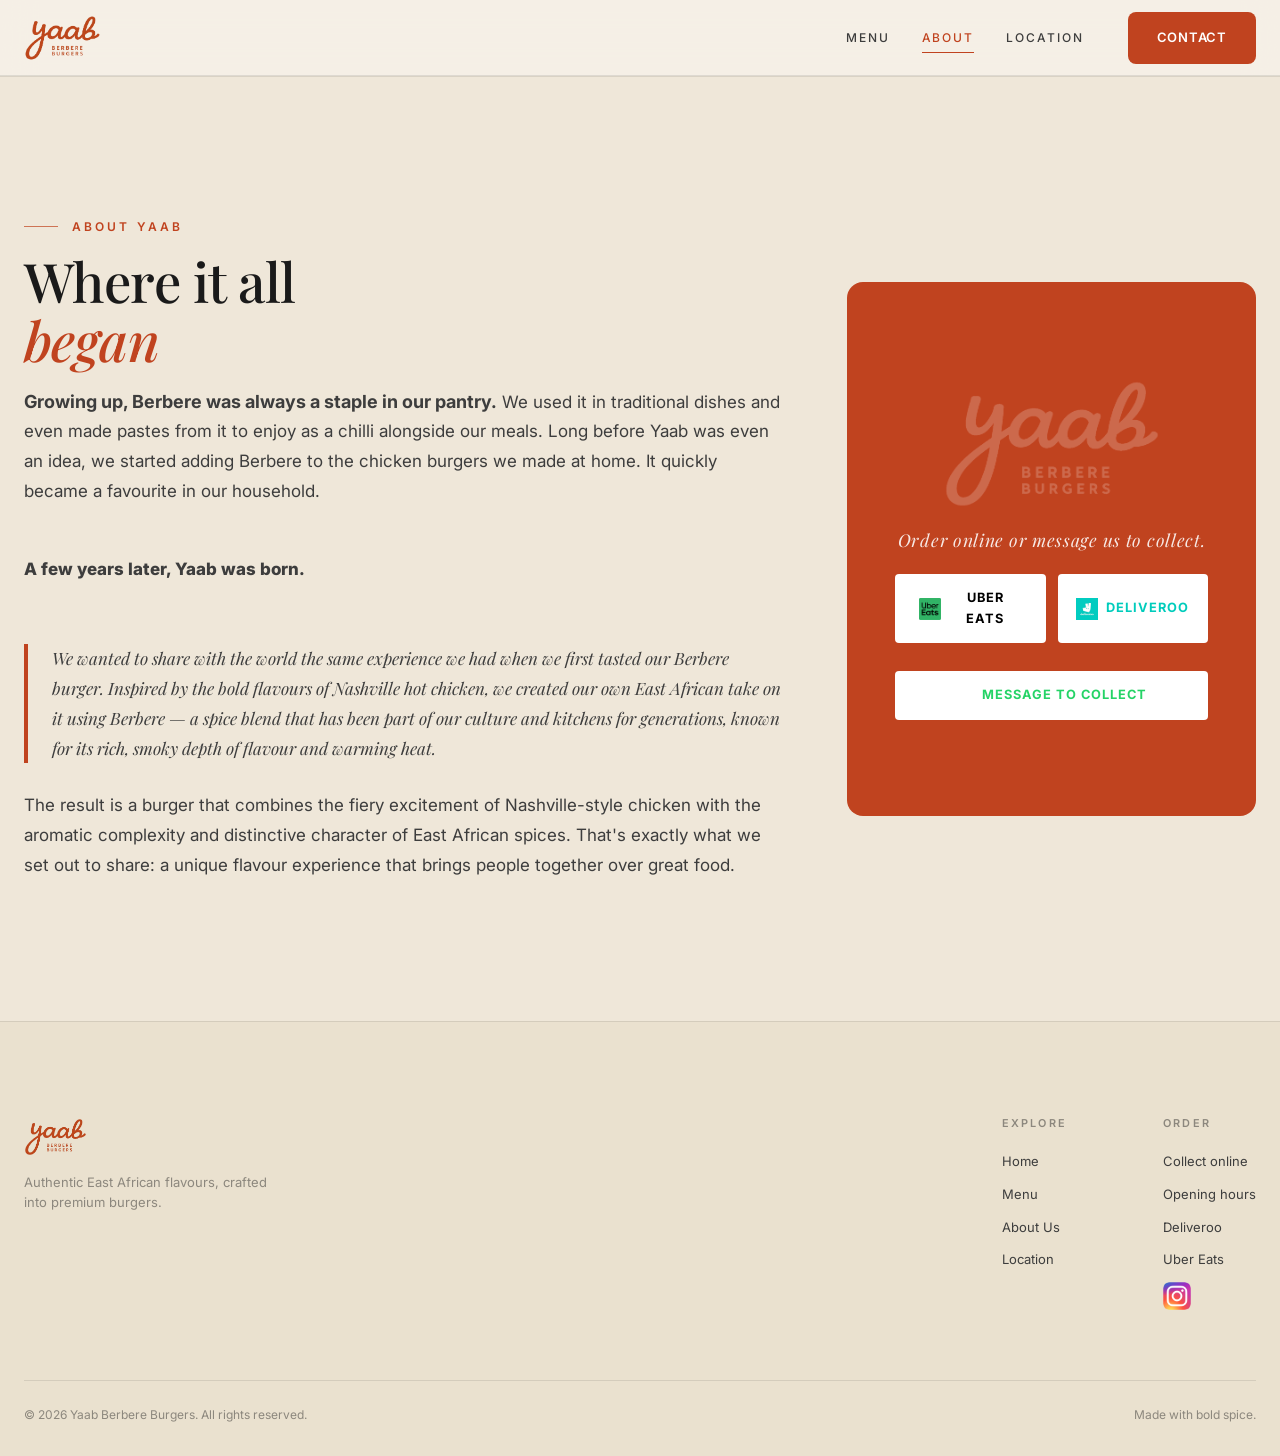
==== About Us.html @ 72e23ee8 "Add files via upload" ====
<!DOCTYPE html>
<html lang="en" class="subpage">
<head>
<meta charset="UTF-8" />
<meta name="viewport" content="width=device-width, initial-scale=1.0" />
<title>About Us — Yaab Berbere Burgers</title>
<link rel="preconnect" href="https://fonts.googleapis.com" />
<link rel="preconnect" href="https://fonts.gstatic.com" crossorigin />
<link href="https://fonts.googleapis.com/css2?family=Playfair+Display:ital,wght@0,500;0,600;0,700;0,800;0,900;1,500;1,600;1,700&family=Inter:wght@400;500;600;700;800;900&display=swap" rel="stylesheet" />
<link rel="stylesheet" href="assets/yaab.css" />
</head>
<body>

<!-- ===================== NAV ===================== -->
<header class="nav solid" id="nav">
  <div class="container">
    <a class="nav-brand" href="Yaab Berbere Burgers.html" aria-label="Yaab — home">
      <img src="assets/logo-full.png" alt="Yaab" />
    </a>
    <nav class="nav-links right">
      <a class="nav-link" href="Menu.html">Menu</a>
      <a class="nav-link active" href="About Us.html">About</a>
      <a class="nav-link" href="Location.html">Location</a>
      <a class="btn btn-primary nav-cta" href="Location.html">Contact</a>
    </nav>
    <button class="hamburger" id="hamburger" aria-label="Open menu">
      <span></span><span></span><span></span>
    </button>
  </div>
</header>

<!-- ===================== MOBILE MENU ===================== -->
<div class="mobile-menu" id="mobileMenu">
  <button class="close" id="closeMenu" aria-label="Close menu">&times;</button>
  <img class="mm-logo" src="assets/logo-full.png" alt="Yaab" />
  <a href="Yaab Berbere Burgers.html" data-mm>Home</a>
  <a href="Menu.html" data-mm>Menu</a>
  <a href="About Us.html" data-mm>About</a>
  <a href="Location.html" data-mm>Location</a>
  <a href="Location.html" data-mm>Contact</a>
</div>

<main>
<!-- ===================== ABOUT ===================== -->
<section class="section about" id="about" data-screen-label="About">
  <div class="container">
    <div class="about-grid">
      <div class="about-copy">
        <span class="eyebrow reveal">About Yaab</span>
        <h2 class="section-title reveal" data-delay="1">Where it all<br /><em>began</em></h2>
        <p class="reveal" data-delay="2"><strong style="font-weight:700;font-size:18px;">Growing up, Berbere was always a staple in our pantry.</strong> We used it in traditional dishes and even made pastes from it to enjoy as a chilli alongside our meals. Long before Yaab was even an idea, we started adding Berbere to the chicken burgers we made at home. It quickly became a favourite in our household.</p>
        <p class="about-born reveal" data-delay="2">A few years later, Yaab was born.</p>
        <p class="about-quote reveal" data-delay="3">We wanted to share with the world the same experience we had when we first tasted our Berbere burger. Inspired by the bold flavours of Nashville hot chicken, we created our own East African take on it using Berbere — a spice blend that has been part of our culture and kitchens for generations, known for its rich, smoky depth of flavour and warming heat.</p>
        <p class="reveal" data-delay="3">The result is a burger that combines the fiery excitement of Nashville-style chicken with the aromatic complexity and distinctive character of East African spices. That's exactly what we set out to share: a unique flavour experience that brings people together over great food.</p>
      </div>
      <div class="about-media reveal" data-delay="2">
        <div class="about-logo-block">
          <img src="assets/logo-full.png" alt="Yaab Berbere Burgers" style="filter:brightness(0) invert(1); opacity:0.2; pointer-events:none;" />
          <p class="about-cta-text">Order online or message us to collect.</p>
          <div class="about-cta-row">
            <a href="https://www.ubereats.com/gb/store/yaab/mxTNR-ZLSOeLQuIZtESKdQ?diningMode=PICKUP" target="_blank" rel="noopener" class="about-cta-btn about-cta-ue">
              <img src="assets/logo-ubereats.png" alt="Uber Eats" style="width:22px;height:22px;object-fit:contain;flex-shrink:0;" />
              Uber Eats
            </a>
            <a href="https://deliveroo.co.uk/menu/bristol/eastville/yaab-burgers-5-7-clay-hill/?utm_medium=affiliate&amp;utm_source=google_maps_link&amp;fulfillment_type=COLLECTION" target="_blank" rel="noopener" class="about-cta-btn about-cta-dr">
              <img src="assets/logo-deliveroo.png" alt="Deliveroo" style="width:22px;height:22px;object-fit:contain;flex-shrink:0;" />
              Deliveroo
            </a>
          </div>
          <a href="https://wa.me/447934920616" target="_blank" rel="noopener" class="about-cta-btn about-cta-wa">
            <svg xmlns="http://www.w3.org/2000/svg" width="18" height="18" viewBox="0 0 24 24" fill="white" style="flex-shrink:0;"><path d="M17.472 14.382c-.297-.149-1.758-.867-2.03-.967-.273-.099-.471-.148-.67.15-.197.297-.767.966-.94 1.164-.173.199-.347.223-.644.075-.297-.15-1.255-.463-2.39-1.475-.883-.788-1.48-1.761-1.653-2.059-.173-.297-.018-.458.13-.606.134-.133.298-.347.446-.52.149-.174.198-.298.298-.497.099-.198.05-.371-.025-.52-.075-.149-.669-1.612-.916-2.207-.242-.579-.487-.5-.669-.51-.173-.008-.371-.01-.57-.01-.198 0-.52.074-.792.372-.272.297-1.04 1.016-1.04 2.479 0 1.462 1.065 2.875 1.213 3.074.149.198 2.096 3.2 5.077 4.487.709.306 1.262.489 1.694.625.712.227 1.36.195 1.871.118.571-.085 1.758-.719 2.006-1.413.248-.694.248-1.289.173-1.413-.074-.124-.272-.198-.57-.347m-5.421 7.403h-.004a9.87 9.87 0 01-5.031-1.378l-.361-.214-3.741.982.998-3.648-.235-.374a9.86 9.86 0 01-1.51-5.26c.001-5.45 4.436-9.884 9.888-9.884 2.64 0 5.122 1.03 6.988 2.898a9.825 9.825 0 012.893 6.994c-.003 5.45-4.437 9.884-9.885 9.884m8.413-18.297A11.815 11.815 0 0012.05 0C5.495 0 .16 5.335.157 11.892c0 2.096.547 4.142 1.588 5.945L.057 24l6.305-1.654a11.882 11.882 0 005.683 1.448h.005c6.554 0 11.89-5.335 11.893-11.893a11.821 11.821 0 00-3.48-8.413z"/></svg>
            Message to Collect
          </a>
        </div>
      </div>
    </div>
  </div>
</section>
</main>

<!-- ===================== FOOTER ===================== -->
<footer class="footer">
  <div class="container">
    <div class="footer-grid">
      <div class="footer-brand">
        <img src="assets/logo-full.png" alt="Yaab Berbere Burgers" />
        <p>Authentic East African flavours, crafted into premium burgers.</p>
      </div>
      <div class="footer-cols">
        <div class="footer-col">
          <h4>Explore</h4>
          <a href="Yaab Berbere Burgers.html">Home</a>
          <a href="Menu.html">Menu</a>
          <a href="About Us.html">About Us</a>
          <a href="Location.html">Location</a>
        </div>
        <div class="footer-col">
          <h4>Order</h4>
          <a href="Location.html">Collect online</a>
          <a href="Location.html">Opening hours</a>
          <a href="https://deliveroo.co.uk/menu/bristol/eastville/yaab-burgers-5-7-clay-hill/?utm_medium=affiliate&utm_source=google_maps_link&fulfillment_type=COLLECTION" target="_blank" rel="noopener">Deliveroo</a>
          <a href="https://www.ubereats.com/gb/store/yaab/mxTNR-ZLSOeLQuIZtESKdQ?diningMode=PICKUP&utm_campaign=CM2508147-search-free-nonbrand-google-pas_e_all_acq_Global&utm_medium=search-free-nonbrand&utm_source=google-pas&rwg_token=AFd1xnEwoutUZZnMzosKryodHKRWGEbKUu2Q6-X7ZblSontkWGeiuDJ2eMSc9OHqrimuxCoRDZGGLZZ1-SNweoCGPaZzyYLULw%3D%3D" target="_blank" rel="noopener">Uber Eats</a>
          <a href="https://www.instagram.com/yaabburgers/" target="_blank" rel="noopener"><img src="assets/logo-instagram.png" alt="Instagram — @yaabburgers" style="width:28px;height:28px;object-fit:contain;vertical-align:middle;border-radius:6px;" /></a>
        </div>
      </div>
    </div>
    <div class="footer-bottom">
      <span>© 2026 Yaab Berbere Burgers. All rights reserved.</span>
      <span>Made with bold spice.</span>
    </div>
  </div>
</footer>

<script src="assets/yaab.js"></script>
</body>
</html>
---- assets/yaab.css ----
/* =========================================================
   YAAB BERBERE BURGERS — premium one-page site
   Type + spacing from Roon's Design System;
   palette overridden to the Yaab brand.
   ========================================================= */
:root{
  /* Brand palette */
  --orange:        #C0431F;
  --orange-bright: #DA5630;
  --orange-deep:   #9C3216;
  --cream:         #F5EFE6;
  /* Surfaces — cream theme (token names kept for stability) */
  --charcoal:      #F5EFE6;
  --charcoal-2:    #EFE7D9;
  --charcoal-3:    #EAE1CF;
  --card:          #FCF8F0;
  --card-hi:       #FFFFFF;
  --white:         #FFFFFF;

  --txt:        #1A1A1A;
  --txt-soft:   #3d3d3d;
  --txt-faint:  rgba(26,26,26,0.45);
  --line:       rgba(26,26,26,0.18);
  --line-soft:  rgba(26,26,26,0.10);

  /* Type */
  --font-display:'Playfair Display', Georgia, serif;
  --font-body:   'Inter', system-ui, sans-serif;

  --t-xs:  0.75rem;
  --t-sm:  0.8125rem;
  --t-base:1rem;
  --t-md:  1.0625rem;
  --t-lg:  clamp(1.15rem, 1.4vw, 1.35rem);
  --t-xl:  clamp(1.6rem, 3vw, 2.1rem);
  --t-2xl: clamp(2.2rem, 5vw, 3.4rem);
  --t-3xl: clamp(2.8rem, 7.5vw, 5.6rem);
  --t-4xl: clamp(3.4rem, 11vw, 8rem);

  --caps: 0.26em;

  /* Spacing rhythm */
  --s2: 8px;  --s3:12px; --s4:16px; --s5:24px;
  --s6: 32px; --s7:48px; --s8:64px; --s9:96px; --s10:140px;

  --nav-h: 76px;
  --container: min(1240px, calc(100vw - 48px));
  --radius: 14px;
  --radius-sm: 8px;

  --ease: cubic-bezier(0.22, 0.68, 0.18, 1);
  --dur: 480ms;

  --shadow: 0 18px 44px rgba(46,28,12,0.14), 0 4px 12px rgba(46,28,12,0.08);
}

*,*::before,*::after{ box-sizing:border-box; }
html{ scroll-behavior:smooth; -webkit-text-size-adjust:100%; }
body{
  margin:0;
  font-family:var(--font-body);
  font-size:var(--t-base);
  line-height:1.6;
  color:var(--txt);
  background:var(--charcoal);
  -webkit-font-smoothing:antialiased;
  text-wrap:pretty;
  overflow-x:hidden;
}
img{ display:block; max-width:100%; }
a{ color:inherit; text-decoration:none; }
h1,h2,h3,h4{ font-family:var(--font-display); font-weight:500; margin:0; line-height:1.04; letter-spacing:-0.01em; text-wrap:balance; }
section{ scroll-margin-top: var(--nav-h); }
::selection{ background:var(--orange); color:var(--white); }

.eyebrow{
  font-family:var(--font-body);
  font-size:var(--t-xs);
  font-weight:600;
  letter-spacing:var(--caps);
  text-transform:uppercase;
  color:var(--orange);
  display:inline-flex;
  align-items:center;
  gap:14px;
  white-space:nowrap;
}
.eyebrow::before{
  content:"";
  width:34px; height:1px;
  background:var(--orange);
  opacity:0.7;
}
.eyebrow.center::before{ display:none; }

.container{ width:var(--container); margin-inline:auto; }

/* ---------- Buttons ---------- */
.btn{
  display:inline-flex; align-items:center; justify-content:center;
  gap:10px;
  min-height:52px;
  padding:0 28px;
  font-family:var(--font-body);
  font-size:var(--t-sm);
  font-weight:600;
  letter-spacing:0.06em;
  text-transform:uppercase;
  border-radius:var(--radius-sm);
  border:1px solid transparent;
  cursor:pointer;
  transition: background var(--dur) var(--ease), color var(--dur) var(--ease),
              border-color var(--dur) var(--ease), transform 320ms var(--ease);
  white-space:nowrap;
}
.btn .arrow{ transition: transform 360ms var(--ease); }
.btn:hover .arrow{ transform: translateX(5px); }
.btn-primary{ background:var(--orange); color:var(--white); }
.btn-primary:hover{ background:var(--orange-bright); transform:translateY(-2px); }
.btn-ghost{ background:transparent; color:var(--txt); border-color:var(--line); }
.btn-ghost:hover{ border-color:var(--orange); color:var(--orange); transform:translateY(-2px); }

/* =========================================================
   NAV
   ========================================================= */
.nav{
  position:fixed; inset:0 0 auto 0; z-index:80;
  height:var(--nav-h);
  display:flex; align-items:center;
  transition: background 420ms var(--ease), border-color 420ms var(--ease), backdrop-filter 420ms var(--ease);
  border-bottom:1px solid transparent;
}
.nav.scrolled, .nav.solid{
  background:rgba(245,239,230,0.88);
  backdrop-filter: blur(16px) saturate(1.1);
  -webkit-backdrop-filter: blur(16px) saturate(1.1);
  border-bottom:1px solid var(--line-soft);
}
.nav .container{ display:flex; align-items:center; justify-content:space-between; gap:var(--s5); }
.nav-links{ display:flex; align-items:center; gap:var(--s6); }
.nav-links.right{ justify-content:flex-end; }
.nav-link{
  font-size:var(--t-xs); font-weight:500; letter-spacing:0.16em; text-transform:uppercase;
  color:rgba(255,255,255,0.88); position:relative; padding:6px 0;
  transition: color 300ms var(--ease);
}
.nav.scrolled .nav-link, .nav.solid .nav-link{ color:var(--txt-soft); }
.nav.scrolled .nav-link:hover, .nav.solid .nav-link:hover{ color:var(--txt); }
.nav-link::after{
  content:""; position:absolute; left:0; bottom:0; height:1px; width:0;
  background:var(--orange); transition: width 340ms var(--ease);
}
.nav-link:hover{ color:#fff; }
.nav-link:hover::after{ width:100%; }
.nav-brand{ display:inline-flex; align-items:center; }
.nav-brand img{ height:46px; width:auto; }
.nav-cta{ margin-left:var(--s3); }

.hamburger{
  display:none;
  width:46px; height:46px; border:1px solid rgba(255,255,255,0.45); border-radius:var(--radius-sm);
  background:transparent; cursor:pointer; padding:0;
  flex-direction:column; align-items:center; justify-content:center; gap:5px;
}
.hamburger span{ width:18px; height:1.5px; background:#fff; transition: transform 320ms var(--ease), opacity 200ms; }
.nav.scrolled .hamburger, .nav.solid .hamburger{ border-color:var(--line); }
.nav.scrolled .hamburger span, .nav.solid .hamburger span{ background:var(--txt); }

/* Mobile overlay menu */
.mobile-menu{
  position:fixed; inset:0; z-index:90;
  background:var(--charcoal-2);
  display:flex; flex-direction:column; justify-content:center; align-items:center; gap:var(--s6);
  opacity:0; pointer-events:none; transform: translateY(-12px);
  transition: opacity 380ms var(--ease), transform 380ms var(--ease);
}
.mobile-menu.open{ opacity:1; pointer-events:auto; transform:none; }
.mobile-menu a{
  font-family:var(--font-display); font-size:2.4rem; color:var(--txt); font-weight:500;
}
.mobile-menu a:hover{ color:var(--orange); }
.mobile-menu .close{
  position:absolute; top:18px; right:24px; width:46px; height:46px;
  border:1px solid var(--line); border-radius:var(--radius-sm); background:transparent; color:var(--txt);
  font-size:1.5rem; cursor:pointer;
}
.mobile-menu .mm-logo{ height:44px; margin-bottom:var(--s5); }

/* =========================================================
   HERO
   ========================================================= */
.hero{
  position:relative;
  min-height:100svh;
  display:flex; align-items:center;
  overflow:hidden;
  isolation:isolate;
}
/* full-bleed cinematic burger backdrop */
.hero-bg{ position:absolute; inset:0; z-index:-2; }
.hero-bg img{
  width:100%; height:100%;
  object-fit:cover; object-position:center;
}
.hero-overlay{
  position:absolute; inset:0; z-index:-1; pointer-events:none;
  background:
    /* left column darkened for text; right side stays bright so the food reads */
    linear-gradient(90deg, rgba(13,13,13,0.92) 0%, rgba(13,13,13,0.78) 24%, rgba(13,13,13,0.42) 48%, rgba(13,13,13,0.18) 66%, rgba(13,13,13,0) 82%),
    /* gentle top + bottom scrims for nav and scroll cue */
    linear-gradient(180deg, rgba(13,13,13,0.55) 0%, rgba(13,13,13,0) 22%, rgba(13,13,13,0) 78%, rgba(13,13,13,0.45) 100%);
}

.hero .container{
  position:relative; z-index:1;
  display:flex;
  align-items:center;
  padding: var(--nav-h) 0 var(--s7);
  min-height:100svh;
}
.hero-copy{ max-width:520px; display:flex; flex-direction:column; align-items:flex-start; gap:0; }

.hero-label{
  display:inline-flex; align-items:center; gap:10px;
  font-family:var(--font-body);
  font-size:0.72rem; font-weight:600;
  letter-spacing:0.28em; text-transform:uppercase;
  color:var(--orange);
}
.hero-label .dot{ width:5px; height:5px; border-radius:50%; background:var(--orange); display:inline-block; }

.hero-title{
  font-family:var(--font-display);
  font-size:clamp(1.9rem, 4vw, 3rem);
  font-weight:600;
  line-height:1.22;
  letter-spacing:-0.01em;
  color:var(--white);
  margin:var(--s5) 0 var(--s5);
  max-width:none;
}
.hero-title .h-white{ color:var(--white); }
.hero-title .h-orange{ color:var(--orange); font-style:italic; }
.hero-title span{ display:block; white-space:nowrap; }
.hero-title .ht-mobile{ display:none; }
.hero-divider{ display:none; }
.hero-sub-mobile{ display:none; }
.hero-sub{
  font-size:var(--t-md);
  color:var(--cream);
  max-width:42ch;
  margin-bottom:var(--s7);
  line-height:1.7;
}
@keyframes halalSpin{ from{ transform:rotate(0deg); } to{ transform:rotate(360deg); } }
.hero-halal{ position:absolute; bottom:36px; right:36px; z-index:4; pointer-events:none; }
.hero-halal img{ width:140px; height:140px; object-fit:contain; border-radius:50%; filter:drop-shadow(0 6px 24px rgba(0,0,0,0.55)); opacity:0.97; animation:halalSpin 12s linear infinite; }
@media(max-width:640px){
  .hero-halal{ bottom:110px; right:16px; }
  .hero-halal img{ width:90px; height:90px; }
}
.hero-actions{ display:flex; flex-wrap:wrap; gap:var(--s4); align-items:center; margin-top:28px; }

/* hero buttons sit ON the dark photo — keep light treatment */
.hero .btn-ghost{ border-color:rgba(255,255,255,0.85); color:#fff; }
.hero .btn-ghost:hover{ border-color:var(--orange); color:var(--orange); }

.hero-scroll{
  position:absolute; left:50%; bottom:26px; transform:translateX(-50%); z-index:2;
  display:flex; flex-direction:column; align-items:center; gap:8px;
  font-size:0.62rem; letter-spacing:0.28em; text-transform:uppercase; color:rgba(245,239,230,0.75);
}
.hero-scroll .line{ width:1px; height:40px; background:linear-gradient(var(--orange), transparent); animation: scrollLine 2.2s ease-in-out infinite; }
@keyframes scrollLine{ 0%{ transform:scaleY(0.3); transform-origin:top; } 50%{ transform:scaleY(1); transform-origin:top; } 100%{ transform:scaleY(0.3); transform-origin:bottom; } }

/* =========================================================
   SECTION shells
   ========================================================= */
.section{ padding: var(--s10) 0; position:relative; }
.section-head{ max-width:680px; margin-bottom:var(--s8); }
.section-head.center{ margin-inline:auto; text-align:center; }
.section-title{ font-size:var(--t-2xl); margin-top:var(--s4); font-weight:500; line-height:1.08; }
.section-title em{ font-style:italic; color:var(--orange); }
.lead{ font-size:var(--t-lg); color:var(--txt-soft); margin-top:var(--s5); line-height:1.6; }

/* =========================================================
   SIGNATURE
   ========================================================= */
.signature{ background:var(--charcoal-2); border-top:1px solid var(--line-soft); border-bottom:1px solid var(--line-soft); }
.sig-grid{ display:grid; grid-template-columns: 1fr 1fr; gap:var(--s9); align-items:center; }
.sig-media{ position:relative; }
.sig-media .frame{
  border-radius:var(--radius); overflow:hidden; position:relative;
  box-shadow:var(--shadow); aspect-ratio: 4/3.4; background:var(--charcoal-3);
}
.sig-media .frame img{ width:100%; height:100%; object-fit:cover; transition: transform 1.2s var(--ease); }
.sig-media:hover .frame img{ transform: scale(1.05); }
.sig-media .badge{
  position:absolute; bottom:-22px; left:-22px;
  width:128px; height:128px; border-radius:50%;
  background:var(--cream); color:var(--orange);
  display:flex; align-items:center; justify-content:center;
  box-shadow:var(--shadow);
  animation: spinBadge 26s linear infinite;
  overflow:hidden;
  padding:14px;
}
.sig-media .badge img{ width:100%; height:auto; object-fit:contain; }
@keyframes spinBadge{ to{ transform: rotate(360deg); } }
.sig-copy .section-title{ font-size:var(--t-2xl); }
.sig-list{ list-style:none; padding:0; margin:var(--s6) 0 var(--s7); display:flex; flex-direction:column; gap:var(--s3); }
.sig-list li{ display:flex; gap:14px; align-items:baseline; color:var(--txt-soft); font-size:var(--t-md); }
.sig-list li::before{ content:""; width:7px; height:7px; border-radius:50%; background:var(--orange); flex:none; transform:translateY(-2px); }

/* =========================================================
   MENU
   ========================================================= */
.menu-tabs{ display:flex; justify-content:center; gap:var(--s2); margin-bottom:var(--s8); flex-wrap:wrap; }
.menu-tab{
  font-family:var(--font-body); font-size:var(--t-xs); font-weight:600;
  letter-spacing:0.18em; text-transform:uppercase; color:var(--txt-soft);
  background:transparent; border:1px solid var(--line); border-radius:999px;
  padding:12px 26px; cursor:pointer; min-height:46px;
  transition: all 320ms var(--ease);
}
.menu-tab:hover{ color:var(--txt); border-color:var(--txt-faint); }
.menu-tab.active{ background:var(--orange); border-color:var(--orange); color:var(--white); }

.menu-grid{ display:grid; grid-template-columns: repeat(3, 1fr); gap:var(--s6); }
.menu-panel{ display:none; }
.menu-panel.active{ display:block; }
.dish{
  background:var(--card); border:1px solid var(--line-soft); border-radius:var(--radius);
  overflow:hidden; display:flex; flex-direction:column;
  transition: transform 420ms var(--ease), border-color 420ms var(--ease);
}
.dish:hover{ transform: translateY(-8px); border-color:var(--orange); }
.dish-media{
  position:relative; aspect-ratio: 4/3; background:var(--charcoal-3); overflow:hidden;
  display:flex; align-items:center; justify-content:center;
}
.dish-media::before{
  content:""; position:absolute; inset:0;
  background:url('assets/logo-yaab.png') center/52% no-repeat;
  opacity:0.05; filter:grayscale(0.2);
  transition: transform 1.1s var(--ease), opacity 420ms var(--ease);
}
.dish:hover .dish-media::before{ transform:scale(1.08); opacity:0.09; }
.dish-media img{ position:absolute; inset:0; width:100%; height:100%; object-fit:cover; object-position:center; z-index:1; }
.dish-media--sharing{ background: linear-gradient(135deg, var(--orange) 0%, #8B2E0F 100%); }
.sharing-ph{ position:absolute; inset:0; display:flex; flex-direction:column; align-items:center; justify-content:center; gap:8px; z-index:1; }
.sharing-num{ font-family:var(--font-display); font-size:4rem; font-weight:700; color:rgba(255,255,255,0.95); line-height:1; }
.sharing-txt{ font-family:var(--font-body); font-size:0.7rem; letter-spacing:0.16em; text-transform:uppercase; color:rgba(255,255,255,0.75); text-align:center; padding:0 12px; }
  position:absolute; bottom:12px; left:12px; z-index:2;
  font-size:0.58rem; letter-spacing:0.2em; text-transform:uppercase; color:var(--txt-faint);
  background:rgba(255,255,255,0.6); border:1px solid var(--line-soft); border-radius:999px; padding:5px 12px;
}
.dish-media .tag{
  position:absolute; top:12px; right:12px; z-index:2;
  font-size:0.58rem; letter-spacing:0.16em; text-transform:uppercase; font-weight:600;
  background:var(--orange); color:var(--white); border-radius:999px; padding:5px 12px;
}
.dish-body{ padding:var(--s5); display:flex; flex-direction:column; gap:8px; flex:1; }
.dish-row{ display:flex; align-items:baseline; justify-content:space-between; gap:14px; }
.dish-name{ font-family:var(--font-display); font-size:1.5rem; font-weight:500; }
.dish-price{ font-family:var(--font-display); font-size:1.4rem; color:var(--orange); font-weight:600; white-space:nowrap; }
.dish-desc{ color:var(--txt-soft); font-size:0.92rem; line-height:1.55; }
.menu-note{ text-align:center; margin-top:var(--s8); color:var(--txt-faint); font-size:var(--t-sm); }

/* =========================================================
   ABOUT
   ========================================================= */
.about{ background:var(--charcoal-2); border-top:1px solid var(--line-soft); }
.about-grid{ display:grid; grid-template-columns: 1.3fr 0.7fr; gap:var(--s8); align-items:center; }
.about-copy{ display:flex; flex-direction:column; align-items:flex-start; gap:var(--s4); }
.about-copy > *{ margin:0; }
.about-copy .section-title{ line-height:1.08; }
.about-copy p{ font-size:var(--t-md); color:var(--txt-soft); line-height:1.75; }
.about-born{ text-align:center; font-size:28px; font-weight:800; color:var(--orange); margin:32px 0; line-height:1.2; }
.about-quote{
  font-family:var(--font-display); font-style:italic; font-size:18px;
  color:var(--txt); line-height:1.3; margin:var(--s3) 0; border-left:4px solid var(--orange); padding-left:var(--s5);
}
.about-stats{ display:flex; gap:var(--s8); margin-top:var(--s4); flex-wrap:wrap; }
.stat b{ font-family:var(--font-display); font-size:2.6rem; color:var(--orange); font-weight:600; display:block; line-height:1; }
.stat span{ font-size:0.72rem; letter-spacing:0.16em; text-transform:uppercase; color:var(--txt-faint); margin-top:8px; display:block; }
.about-media{ display:flex; flex-direction:column; justify-content:center; }
.about-media .ph{ border-radius:var(--radius); }
.about-media .tall{ grid-row: span 2; }
.about-logo-block{
  display:flex; flex-direction:column; align-items:center; justify-content:center;
  background:var(--orange); border-radius:16px;
  padding:var(--s9) var(--s7);
  text-align:center; gap:var(--s4);
  min-height:380px;
}
.about-logo-block img{ width:220px; max-width:80%; height:auto; }
.about-logo-block p{ color:var(--white); font-family:var(--font-display); font-size:1.1rem; letter-spacing:0.04em; opacity:0.88; margin:0; }
.about-cta-text{ color:var(--white); font-family:var(--font-display); font-size:20px; font-style:italic; letter-spacing:0.01em; opacity:1; margin:0; }
.about-cta-row{ display:flex; gap:12px; width:100%; }
.about-cta-row .about-cta-btn{ flex:1; }
.about-cta-btn{ display:inline-flex; align-items:center; justify-content:center; gap:8px; background:var(--white); color:var(--orange); font-family:var(--font-body); font-size:0.8rem; font-weight:700; letter-spacing:2px; text-transform:uppercase; text-decoration:none; padding:14px 24px; border-radius:4px; margin-top:4px; transition:opacity 0.18s; width:100%; box-sizing:border-box; }
.about-cta-btn:hover{ opacity:0.88; }
.about-cta-ue{ color:#000 !important; letter-spacing:1px; }
.about-cta-dr{ color:#00CCBC !important; letter-spacing:1px; }
.about-cta-wa{ color:#25D366 !important; letter-spacing:1px; margin-top:12px; }

/* generic placeholder tile */
.ph{
  position:relative; background:var(--charcoal-3); border:1px solid var(--line-soft); overflow:hidden;
  display:flex; align-items:center; justify-content:center;
}
.ph::before{
  content:""; position:absolute; inset:0;
  background:url('assets/logo-yaab.png') center/58% no-repeat; opacity:0.055;
}
.ph .ph-tag{
  position:absolute; bottom:12px; left:12px;
  font-size:0.56rem; letter-spacing:0.2em; text-transform:uppercase; color:var(--txt-faint);
}

/* =========================================================
   LOCATION
   ========================================================= */
.loc-grid{ display:grid; grid-template-columns: 1fr 1fr; gap:var(--s9); align-items:center; }
.loc-list{ list-style:none; padding:0; margin:var(--s6) 0 0; display:flex; flex-direction:column; }
.catering-cta{ background:#1A1A1A; padding:80px 24px; text-align:center; }
.catering-inner{ max-width:600px; margin:0 auto; display:flex; flex-direction:column; align-items:center; gap:24px; }
.catering-title{ color:#fff; font-family:var(--font-display); font-size:32px; font-weight:900; margin:0; line-height:1.15; text-shadow:0 2px 12px rgba(0,0,0,0.3); }
.catering-types{ color:#C0431F; font-size:13px; letter-spacing:4px; text-transform:uppercase; font-weight:700; margin:0; white-space:nowrap; }
.catering-desc{ color:#FFFFFF; font-size:15px; line-height:1.8; max-width:520px; margin:0; text-align:center; }
.catering-btn{ display:inline-flex; align-items:center; gap:10px; background:#25D366; color:#fff; font-family:var(--font-body); font-size:14px; font-weight:800; letter-spacing:2px; text-transform:uppercase; text-decoration:none; padding:16px 36px; border-radius:4px; transition:opacity 0.18s; }
.catering-btn:hover{ opacity:0.88; }
.catering-note{ color:rgba(245,239,230,0.8); font-size:12px; margin:0; }
@media(max-width:640px){
  .catering-cta{ padding:60px 20px; }
  .catering-title{ font-size:30px; }
  .catering-types{ white-space:normal; }
}
.map-embed iframe{ width:100%; height:320px; border-radius:12px; display:block; }
.map-address{ margin-top:10px; font-size:0.82rem; color:var(--txt-soft); display:flex; align-items:center; gap:8px; flex-wrap:wrap; }
.map-link{ color:var(--orange); text-decoration:none; font-weight:600; }
.map-link:hover{ text-decoration:underline; }
.loc-item{ padding:var(--s5) 0; border-bottom:1px solid var(--line-soft); display:flex; flex-direction:column; gap:6px; }
.loc-item:first-child{ border-top:1px solid var(--line-soft); }
.loc-item .k{ font-size:0.68rem; letter-spacing:0.2em; text-transform:uppercase; color:var(--orange); }
.loc-item .v{ font-family:var(--font-display); font-size:1.5rem; color:var(--txt); }
.loc-item .v.sm{ font-size:1.15rem; }
.loc-socials{ display:flex; gap:var(--s4); margin-top:var(--s6); flex-wrap:wrap; }

/* ghost-kitchen order platform cards */
.order-cards{ display:flex; flex-direction:column; gap:var(--s4); }
.order-card{
  display:flex; align-items:center; gap:var(--s5);
  padding:var(--s5);
  background:var(--card); border:1px solid var(--line-soft); border-radius:var(--radius);
  transition: transform 380ms var(--ease), border-color 380ms var(--ease), background 380ms var(--ease);
}
.order-card:hover{ border-color:var(--orange); background:var(--card-hi); transform:translateY(-4px); }
.order-thumb{ width:74px; height:74px; border-radius:12px; background:var(--charcoal-3); flex:none; position:relative; overflow:hidden; }
.order-thumb.ph{ background:linear-gradient(145deg, #F2EADB, #E7DDC9); }
.order-thumb.ph::before{ content:""; position:absolute; inset:0; background:url('assets/logo-yaab.png') center/66% no-repeat; opacity:0.26; }
.order-body{ flex:1; min-width:0; }
.order-name{ display:block; font-family:var(--font-display); font-size:1.6rem; font-weight:600; line-height:1.1; }
.order-desc{ display:block; font-size:0.85rem; color:var(--txt-soft); margin-top:3px; }
.order-arrow{ color:var(--txt-faint); font-size:1.3rem; flex:none; transition: transform 360ms var(--ease), color 360ms var(--ease); }
.order-card:hover .order-arrow{ color:var(--orange); transform:translateX(5px); }
.order-note{ display:block; font-size:var(--t-sm); color:var(--txt-faint); margin-top:var(--s3); }

/* =========================================================
   FOOTER
   ========================================================= */
.footer{ background:var(--charcoal-3); border-top:1px solid var(--line-soft); padding: var(--s9) 0 var(--s6); }
.footer-grid{ display:flex; justify-content:space-between; align-items:flex-start; gap:var(--s7); flex-wrap:wrap; }
.footer-brand img{ height:38px; margin-bottom:var(--s4); }
.footer-brand p{ color:var(--txt-faint); max-width:32ch; font-size:var(--t-sm); }
.footer-cols{ display:flex; gap:var(--s9); flex-wrap:wrap; }
.footer-col h4{ font-family:var(--font-body); font-size:0.68rem; letter-spacing:0.2em; text-transform:uppercase; color:var(--txt-faint); margin-bottom:var(--s4); font-weight:600; }
.footer-col a{ display:block; color:var(--txt-soft); font-size:var(--t-sm); padding:6px 0; transition:color 280ms var(--ease); }
.footer-col a:hover{ color:var(--orange); }
.footer-bottom{ margin-top:var(--s8); padding-top:var(--s5); border-top:1px solid var(--line-soft); display:flex; justify-content:space-between; gap:var(--s4); flex-wrap:wrap; color:var(--txt-faint); font-size:var(--t-xs); }

/* sticky mobile CTA */
.mobile-cta{
  position:fixed; left:0; right:0; bottom:0; z-index:70;
  display:none; gap:12px; padding:12px 16px calc(12px + env(safe-area-inset-bottom));
  background:rgba(14,14,14,0.92); backdrop-filter:blur(14px); border-top:1px solid var(--line-soft);
  transform: translateY(120%); transition: transform 460ms var(--ease);
}
.mobile-cta.show{ transform:none; }
.mobile-cta .btn{ flex:1; min-height:50px; }

/* =========================================================
   REVEAL animations
   ========================================================= */
.reveal{ opacity:0; transform: translateY(30px); transition: opacity 820ms var(--ease), transform 820ms var(--ease); }
.reveal.in{ opacity:1; transform:none; }
/* Fallback for contexts whose animation timeline is frozen/throttled
   (offscreen preview & screenshot iframes): show everything instantly. */
.anim-frozen .reveal{ opacity:1 !important; transform:none !important; transition:none !important; }
.anim-frozen *,
.anim-frozen *::before,
.anim-frozen *::after{ animation: none !important; }
[data-delay="1"]{ transition-delay:90ms; }
[data-delay="2"]{ transition-delay:180ms; }
[data-delay="3"]{ transition-delay:270ms; }
[data-delay="4"]{ transition-delay:360ms; }

/* =========================================================
   RESPONSIVE
   ========================================================= */
@media (max-width: 1080px){
  .hero .container{ grid-template-columns: 1fr; gap:var(--s7); }
  .hero-copy{ max-width:640px; }
  .hero-cards{ justify-self:stretch; max-width:none; }
  .sig-grid, .about-grid, .loc-grid{ grid-template-columns:1fr; gap:var(--s7); }
  .sig-media .badge{ width:104px; height:104px; }
}
@media (max-width: 900px){
  .nav-links{ display:none; }
  .hamburger{ display:flex; }
  .nav-cta{ display:none; }
  .menu-grid{ grid-template-columns: repeat(2, 1fr); gap:var(--s5); }
  .mobile-cta{ display:none; }
  .section{ padding: var(--s9) 0; }
  /* mobile-only: subtle dark gradient at the bottom, behind hero text/buttons */
  .hero::before{
    content:""; position:absolute; left:0; right:0; bottom:0; height:62%;
    z-index:0; pointer-events:none;
    background:linear-gradient(180deg, rgba(0,0,0,0) 0%, rgba(0,0,0,0.6) 100%);
  }
}
@media (max-width: 640px){
  :root{ --container: calc(100vw - 36px); }
  .menu-grid{ grid-template-columns: 1fr; }
  /* Signature section: burger image sits flush at the very top (no gap above) */
  /* hard bottom boundary so hero content/buttons can't bleed into the next section */
  #signature{ margin-top:80px; padding-top:60px; border-top:none; background:#F5EFE6; }
  #signature .sig-media{ margin-top:0; }
  .about-media{ grid-template-rows: 150px 150px; }
  .about-stats{ gap:var(--s6); }
  .footer-grid{ flex-direction:column; }
  .eyebrow{ white-space:normal; }
  .hero-title{ font-size:clamp(1.9rem, 7.5vw, 2.4rem); }
  /* mobile: hero text block centred horizontally AND vertically on the screen;
     buttons stay pinned at the bottom (positioned, so centring ignores them). */
  .hero{ min-height:100svh; align-items:stretch; overflow:hidden; padding-bottom:80px; }
  .hero-bg{ position:absolute; inset:0; width:auto; aspect-ratio:auto; background:#0d0d0d; }
  .hero-bg img{ width:100%; height:100%; object-fit:cover; object-position:center center; }
  .hero-bg::after{ display:none; }
  .hero-overlay{
    display:block;
    background:linear-gradient(to bottom, rgba(0,0,0,0.3) 0%, rgba(0,0,0,0.46) 38%, rgba(0,0,0,0.4) 60%, rgba(0,0,0,0) 78%, rgba(0,0,0,0.62) 100%);
  }
  .hero::before{ display:none; }
  .hero-scroll{ display:none; }
  .hero .container{
    position:relative;
    background:transparent;
    display:flex; flex-direction:column;
    padding-top:calc(var(--nav-h) + var(--s4)); padding-bottom:var(--s7);
  }
  .hero-copy{
    flex:1; width:100%;
    display:flex; flex-direction:column; justify-content:flex-start; align-items:center;
    text-align:center; gap:10px;
    padding-top:7vh;
  }
  /* eyebrow */
  .hero-label{ font-size:17px; font-weight:600; letter-spacing:4px; gap:8px; color:var(--orange); }
  .hero-label .dot{ width:4px; height:4px; }
  /* swap heading + description to the mobile variants */
  .hero-title .ht-desktop{ display:none; }
  .hero-title .ht-mobile{ display:block; }
  .ht-mobile .l1{ color:var(--white); }
  .ht-mobile .l1 .h-orange{ color:var(--orange); }
  .ht-mobile .l2{ color:var(--white); }
  .hero-title{ font-family:var(--font-body); font-weight:800; letter-spacing:-0.015em; font-size:59px; line-height:1.02; margin:60px 0 0; max-width:260px; }
  .hero-title .ht-mobile .l1{ white-space:normal; }
  .hero-sub{ display:none; }
  /* thin burnt-orange divider between headline and description */
  .hero-divider{ display:block; width:60px; height:1px; background:var(--orange); margin:0 auto; }
  /* description: sits directly under the heading; soft dark halo (no box) +
     text-shadow keep it readable while the food still shows behind it. */
  .hero-sub-mobile{
    display:block; position:relative; margin:64px auto 0;
    color:var(--cream); font-size:16px; line-height:1.6; font-weight:500;
    max-width:320px; text-align:left;
    text-shadow:0 2px 12px rgba(0,0,0,0.65);
  }
  .hero-sub-mobile::before{
    content:""; position:absolute; inset:-16px -22px; z-index:-1; pointer-events:none;
    background:radial-gradient(ellipse at center, rgba(0,0,0,0.6) 0%, rgba(0,0,0,0.4) 42%, rgba(0,0,0,0) 78%);
    filter:blur(10px);
  }
  /* buttons: unchanged — pinned at the bottom, View Menu filled / Find Us outline */
  .hero-actions{ position:absolute; left:0; right:0; bottom:28px; margin:0; flex-wrap:nowrap; justify-content:center; }
  .hero-actions .btn{ min-height:46px; }
  .hero-actions .btn-ghost{ border-color:rgba(255,255,255,0.9); color:#fff; }
}
@media (prefers-reduced-motion: reduce){
  *,*::before,*::after{ animation-duration:0.001ms !important; animation-iteration-count:1 !important; transition-duration:0.001ms !important; }
  .reveal{ opacity:1; transform:none; }
}

/* current page link */
.nav-link.active{ color:var(--orange) !important; }
.nav-link.active::after{ width:100%; }

/* ---- subpage shell (pages without a hero) ---- */
.subpage main{ padding-top: var(--nav-h); }
@media (max-width: 640px){
  .subpage #signature{ margin-top:0; }
}

/* ---- Menu page, desktop only: contained signature image card, no big gap
   under the nav. Mobile (≤640px) is untouched. ---- */
@media (min-width: 641px){
  .subpage .signature{ margin-top:0; padding-top:80px; padding-bottom:80px; }
  .sig-grid{ grid-template-columns: 1fr 1fr; }
  .sig-media{ max-width:600px; width:100%; justify-self:center; }
  .sig-media .frame{ max-height:600px; }
}

.loc-collect-note{ font-size:15px; font-weight:700; letter-spacing:3px; color:var(--orange); text-transform:uppercase; text-align:left; margin:var(--s5) 0 8px; }
.loc-collect-sub{ font-size:22px; font-weight:800; color:#1A1A1A; margin:0 0 var(--s4); }
.loc-wa-wrap{ width:100%; display:flex; flex-direction:column; align-items:flex-start; gap:6px; }
.loc-fastest{ background:#25D366; color:#fff; font-size:10px; font-weight:700; letter-spacing:1px; border-radius:20px; padding:4px 10px; display:inline-block; }
.loc-btn{ display:flex; align-items:center; justify-content:center; gap:10px; width:100%; border-radius:8px; font-family:var(--font-body); font-weight:700; letter-spacing:0.5px; text-decoration:none; text-transform:uppercase; transition:opacity 0.18s; box-sizing:border-box; margin-bottom:10px; }
.loc-btn:hover{ opacity:0.88; }
.loc-btn-wa{ background:#25D366; color:#fff; font-size:16px; font-weight:800; padding:18px 32px; }
.loc-btn-call{ background:#fff; color:#1A1A1A; border:2px solid #1A1A1A; font-size:15px; padding:14px 32px; }
.loc-btn-order{ background:var(--orange); color:#fff; font-size:14px; padding:12px 32px; }
.loc-divider{ display:flex; align-items:center; gap:12px; width:100%; margin:4px 0 14px; }
.loc-divider::before,.loc-divider::after{ content:''; flex:1; height:1px; background:rgba(0,0,0,0.15); }
.loc-divider span{ font-size:12px; color:#888; white-space:nowrap; font-style:italic; }
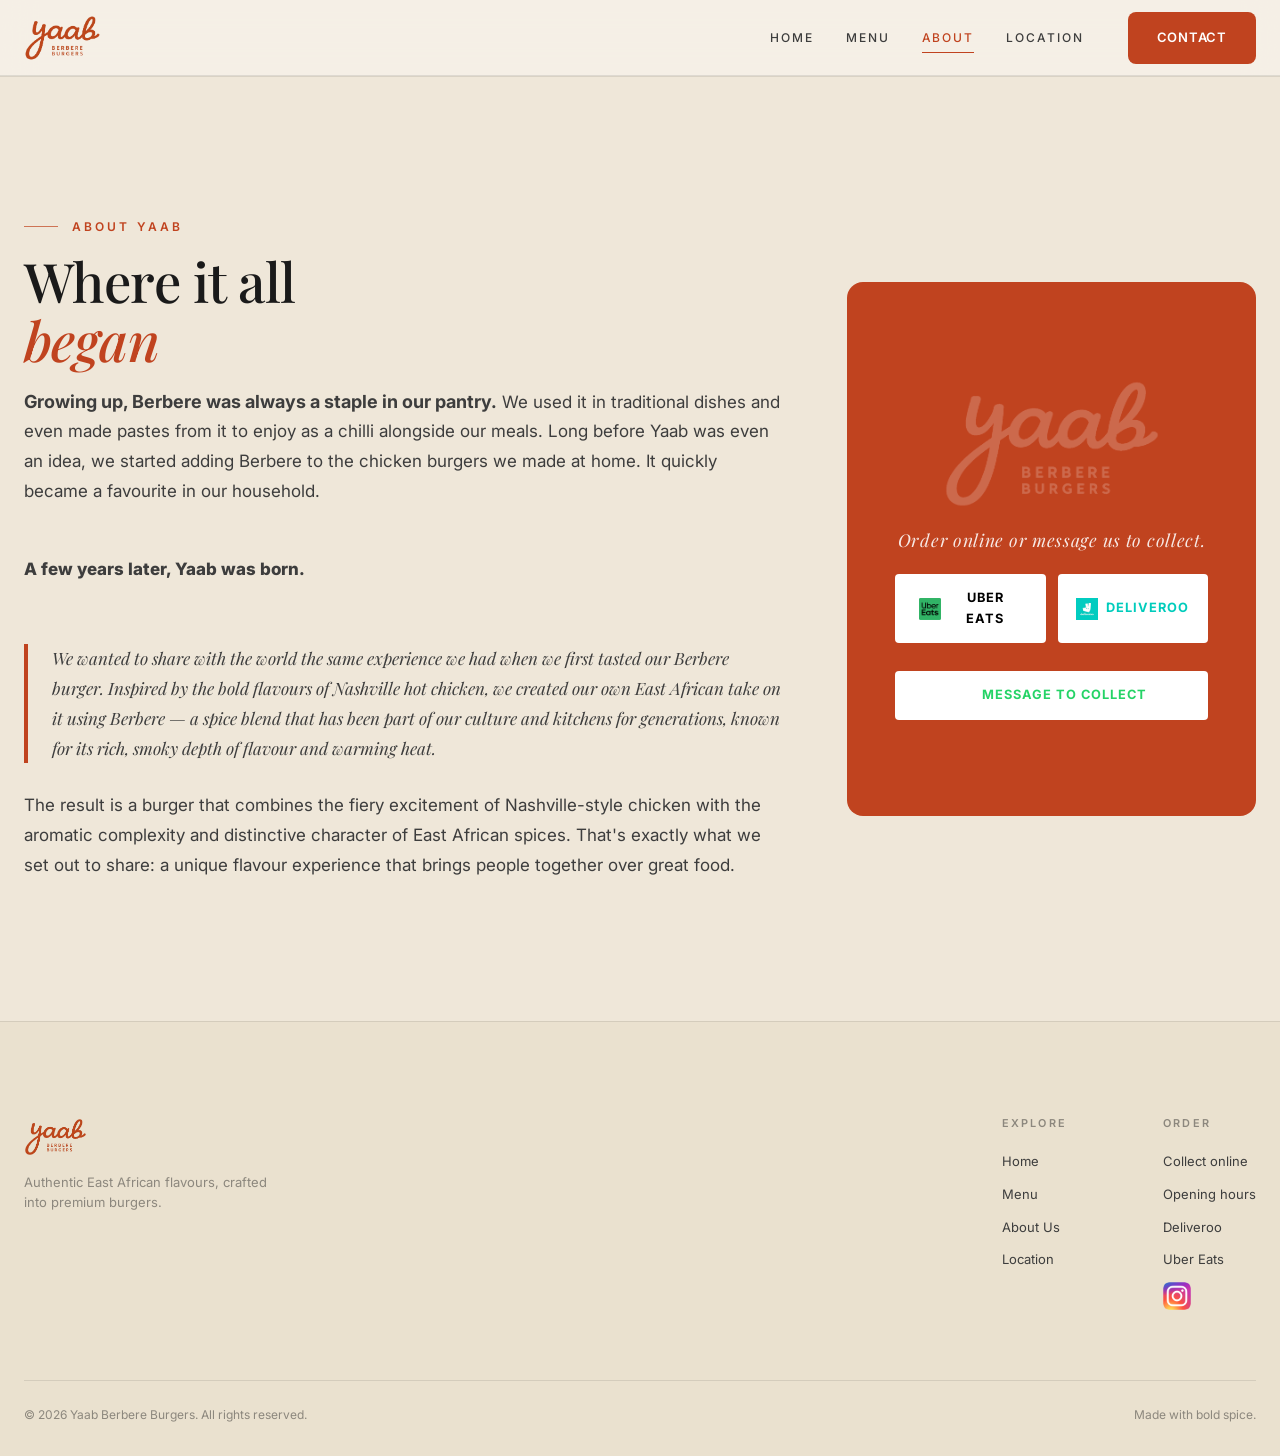
==== commit bbc46e93: "Add files via upload" ====
--- a/About Us.html
+++ b/About Us.html
@@ -18,6 +18,7 @@
       <img src="assets/logo-full.png" alt="Yaab" />
     </a>
     <nav class="nav-links right">
+      <a class="nav-link" href="Yaab Berbere Burgers.html">Home</a>
       <a class="nav-link" href="Menu.html">Menu</a>
       <a class="nav-link active" href="About Us.html">About</a>
       <a class="nav-link" href="Location.html">Location</a>
